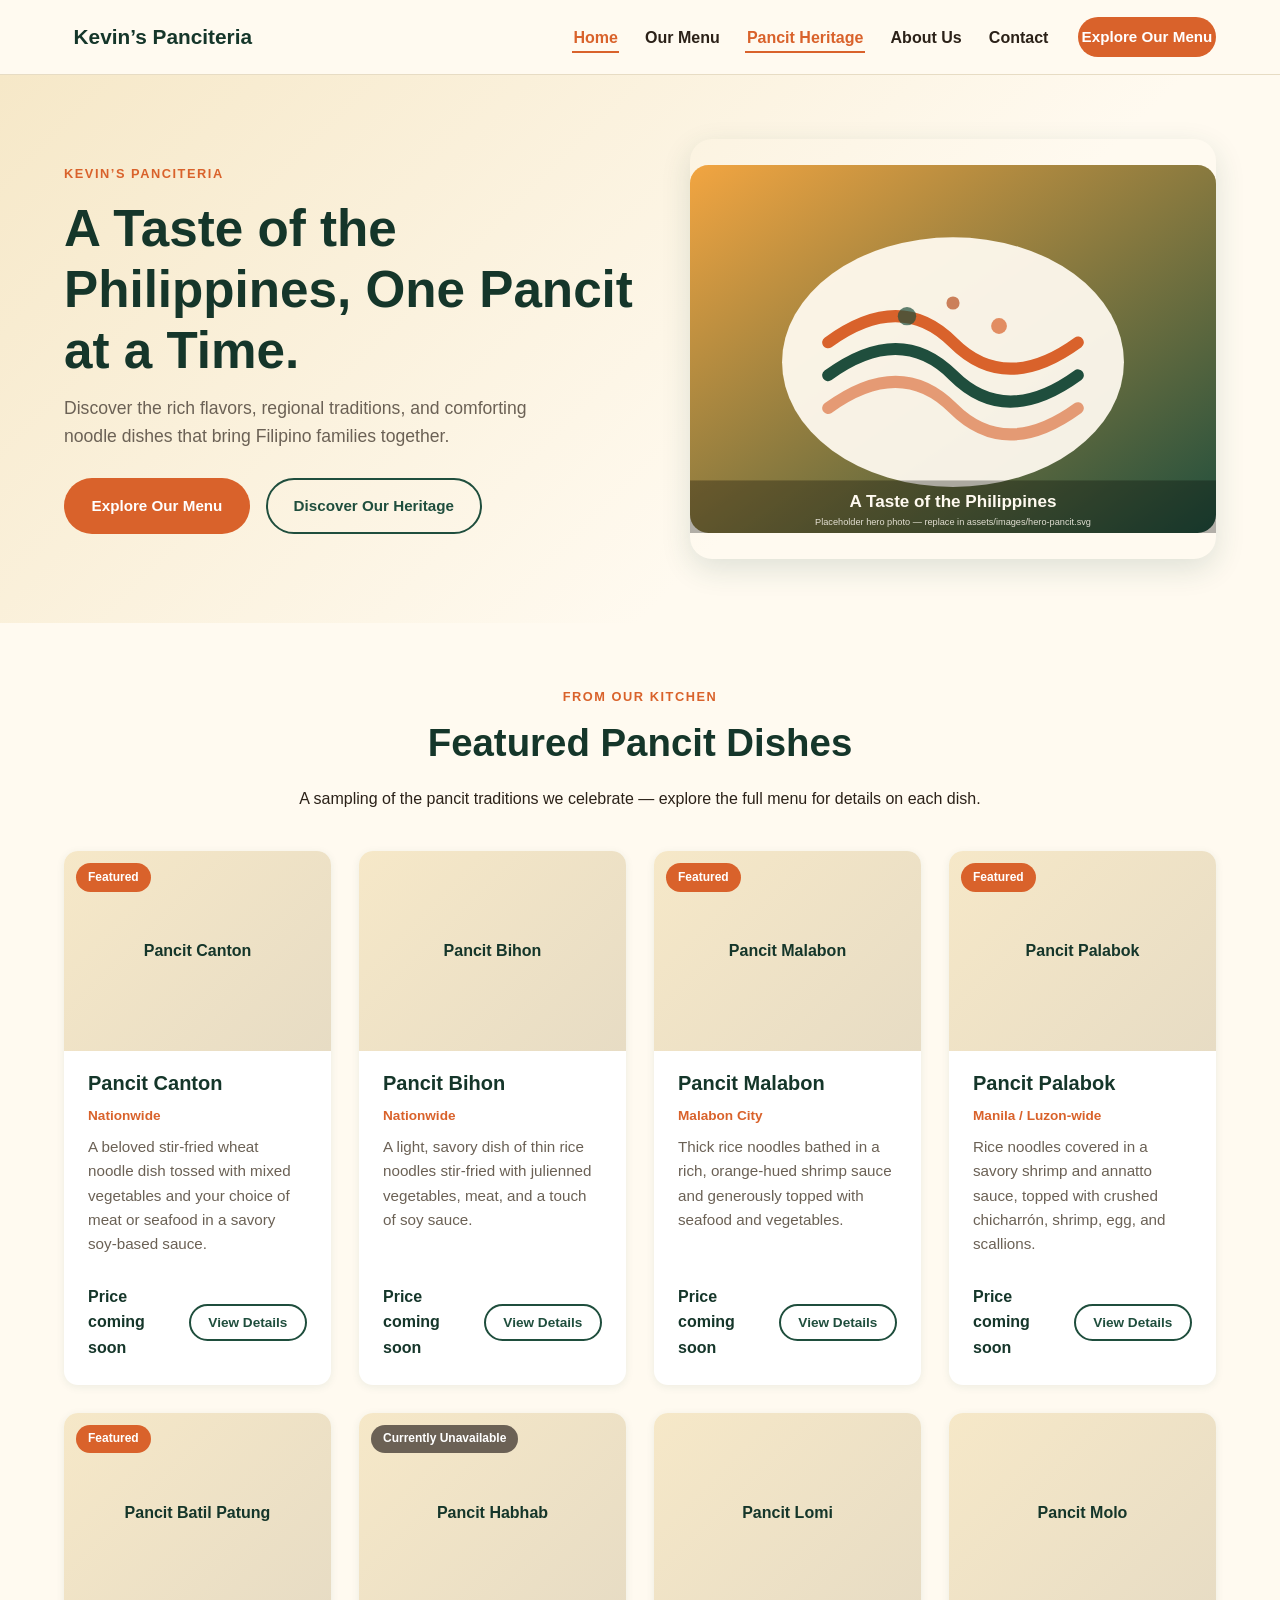
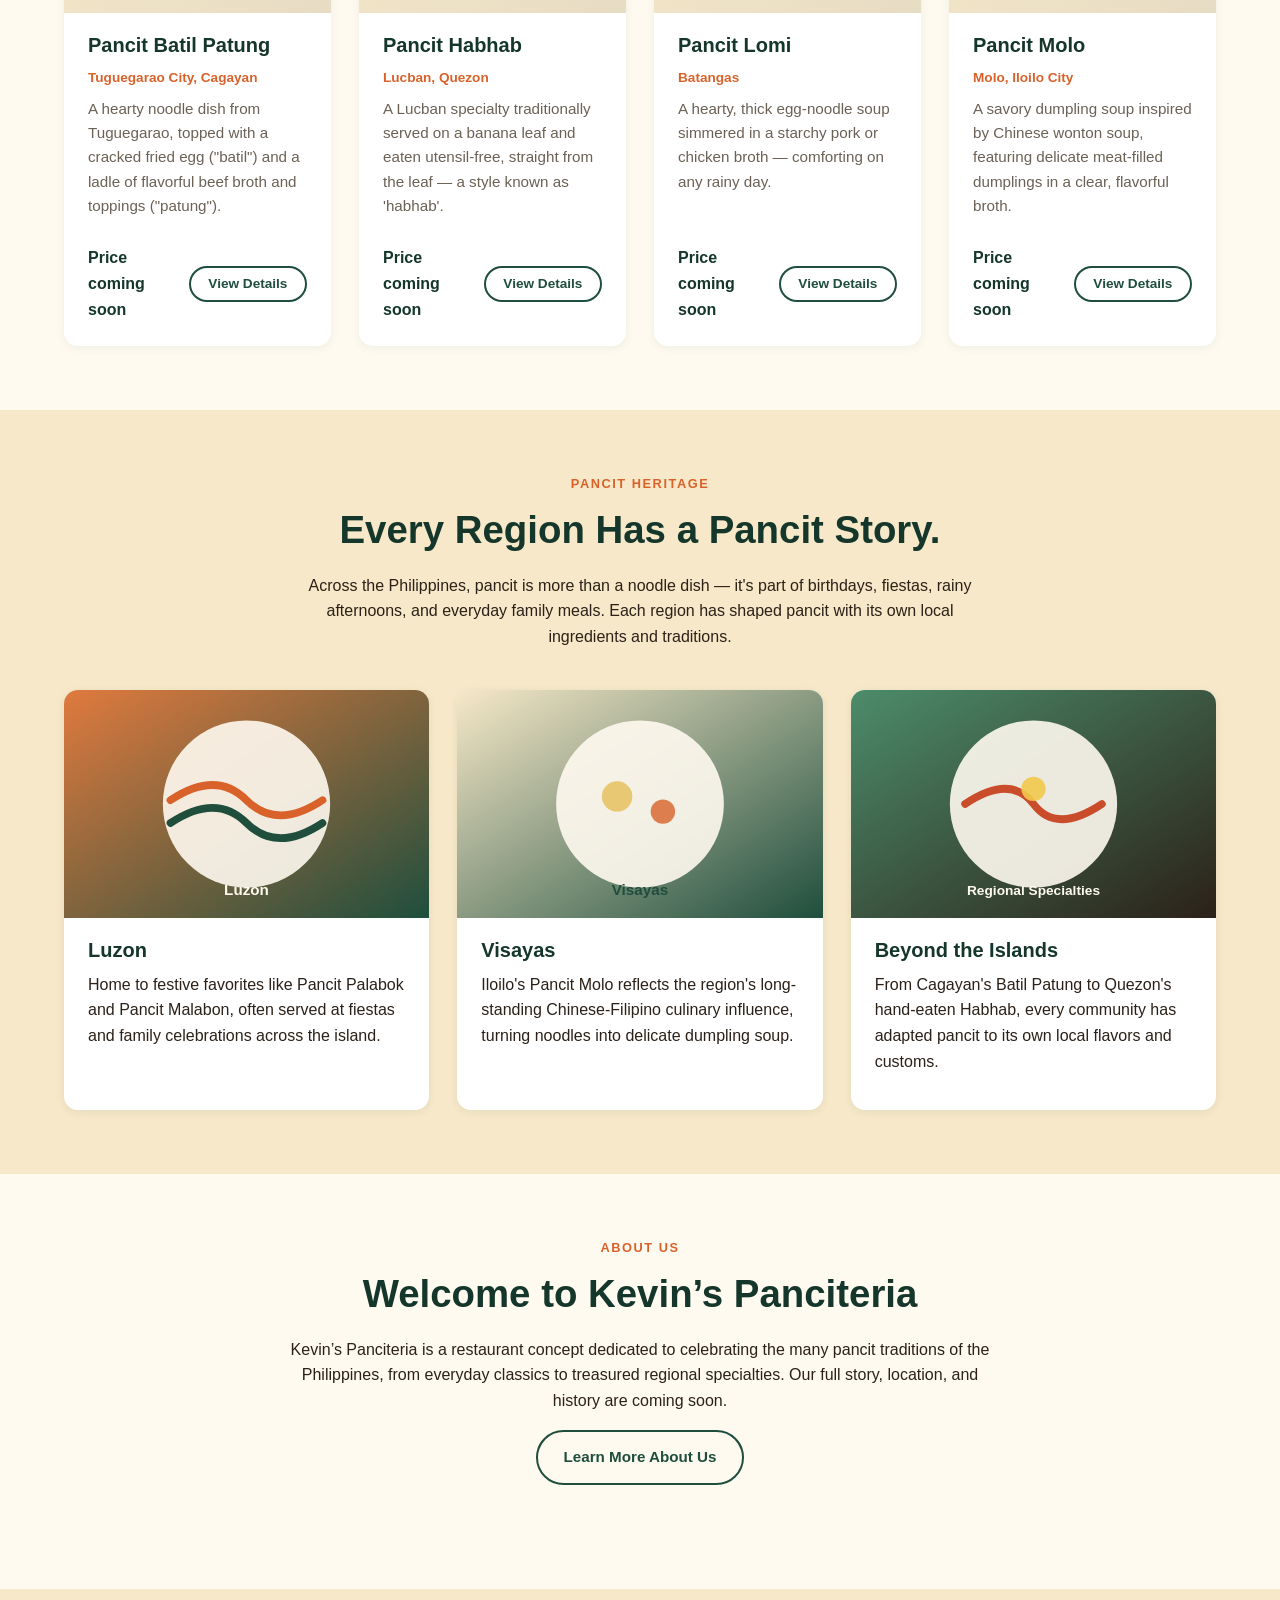
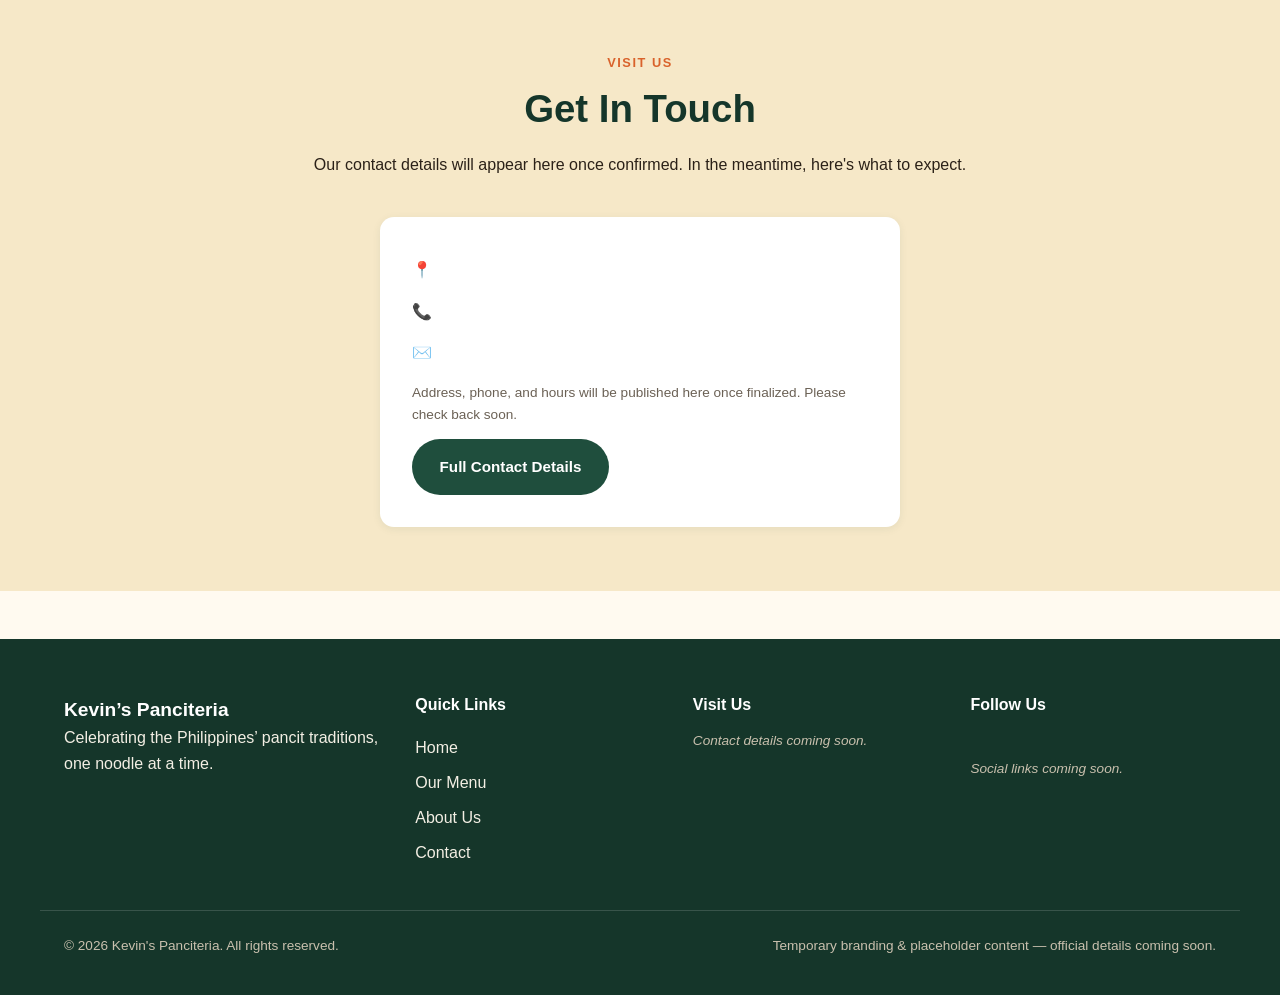
==== index.html @ 7dfde329 "Initial commit" ====
<!DOCTYPE html>
<html lang="en">
<head>
  <meta charset="UTF-8">
  <meta name="viewport" content="width=device-width, initial-scale=1.0">
  <title>Kevin's Panciteria — A Taste of the Philippines, One Pancit at a Time</title>
  <meta name="description" content="Kevin's Panciteria celebrates the Philippines' many pancit traditions — from Pancit Canton to Pancit Malabon — in one warm, welcoming menu.">
  <link rel="stylesheet" href="css/style.css">
</head>
<body>

  <header class="site-header">
    <div class="container navbar">
      <a href="index.html" class="brand">
        <img src="" alt="" id="brandLogoImg" class="brand-logo-img" hidden>
        <span class="brand-wordmark">Kevin&rsquo;s Panciteria</span>
      </a>
      <button type="button" class="nav-toggle" id="navToggle" aria-expanded="false" aria-controls="primaryNav" aria-label="Toggle navigation menu">
        <span class="nav-toggle-bar"></span>
        <span class="nav-toggle-bar"></span>
        <span class="nav-toggle-bar"></span>
      </button>
      <nav class="primary-nav" id="primaryNav" aria-label="Primary">
        <ul>
          <li><a href="index.html">Home</a></li>
          <li><a href="menu.html">Our Menu</a></li>
          <li><a href="index.html#heritage">Pancit Heritage</a></li>
          <li><a href="about.html">About Us</a></li>
          <li><a href="contact.html">Contact</a></li>
        </ul>
        <a href="menu.html" class="btn btn-accent nav-cta">Explore Our Menu</a>
      </nav>
    </div>
  </header>

  <main id="main-content">

    <section class="hero" id="home">
      <div class="container">
        <div class="hero-content">
          <p class="section-eyebrow">Kevin&rsquo;s Panciteria</p>
          <h1>A Taste of the Philippines, One Pancit at a Time.</h1>
          <p class="hero-subtext">Discover the rich flavors, regional traditions, and comforting noodle dishes that bring Filipino families together.</p>
          <div class="hero-actions">
            <a href="menu.html" class="btn btn-accent">Explore Our Menu</a>
            <a href="#heritage" class="btn btn-outline">Discover Our Heritage</a>
          </div>
        </div>
        <div class="hero-image">
          <img src="assets/images/hero-pancit.svg" alt="A steaming plate of Filipino pancit noodles, garnished and ready to serve" width="600" height="420">
        </div>
      </div>
    </section>

    <section id="featured-dishes">
      <div class="container">
        <div class="section-header">
          <p class="section-eyebrow">From Our Kitchen</p>
          <h2>Featured Pancit Dishes</h2>
          <p>A sampling of the pancit traditions we celebrate — explore the full menu for details on each dish.</p>
        </div>
        <div class="dish-grid" id="homeFeaturedGrid"></div>
      </div>
    </section>

    <section class="heritage" id="heritage">
      <div class="container">
        <div class="section-header">
          <p class="section-eyebrow">Pancit Heritage</p>
          <h2>Every Region Has a Pancit Story.</h2>
          <p>Across the Philippines, pancit is more than a noodle dish — it's part of birthdays, fiestas, rainy afternoons, and everyday family meals. Each region has shaped pancit with its own local ingredients and traditions.</p>
        </div>
        <div class="heritage-grid">
          <article class="heritage-card">
            <img src="assets/images/heritage-luzon.svg" alt="Illustration representing Luzon's pancit traditions" loading="lazy">
            <div class="heritage-card-body">
              <h3>Luzon</h3>
              <p>Home to festive favorites like Pancit Palabok and Pancit Malabon, often served at fiestas and family celebrations across the island.</p>
            </div>
          </article>
          <article class="heritage-card">
            <img src="assets/images/heritage-visayas.svg" alt="Illustration representing the Visayas' pancit traditions" loading="lazy">
            <div class="heritage-card-body">
              <h3>Visayas</h3>
              <p>Iloilo's Pancit Molo reflects the region's long-standing Chinese-Filipino culinary influence, turning noodles into delicate dumpling soup.</p>
            </div>
          </article>
          <article class="heritage-card">
            <img src="assets/images/heritage-mindanao.svg" alt="Illustration representing regional pancit traditions beyond Luzon and the Visayas" loading="lazy">
            <div class="heritage-card-body">
              <h3>Beyond the Islands</h3>
              <p>From Cagayan's Batil Patung to Quezon's hand-eaten Habhab, every community has adapted pancit to its own local flavors and customs.</p>
            </div>
          </article>
        </div>
      </div>
    </section>

    <section id="about-preview">
      <div class="container">
        <div class="section-header">
          <p class="section-eyebrow">About Us</p>
          <h2>Welcome to Kevin&rsquo;s Panciteria</h2>
          <p>Kevin&rsquo;s Panciteria is a restaurant concept dedicated to celebrating the many pancit traditions of the Philippines, from everyday classics to treasured regional specialties. Our full story, location, and history are coming soon.</p>
          <a href="about.html" class="btn btn-outline">Learn More About Us</a>
        </div>
      </div>
    </section>

    <section id="contact-preview" class="heritage">
      <div class="container">
        <div class="section-header">
          <p class="section-eyebrow">Visit Us</p>
          <h2>Get In Touch</h2>
          <p>Our contact details will appear here once confirmed. In the meantime, here's what to expect.</p>
        </div>
        <div class="contact-info-card" style="max-width:520px; margin:0 auto;">
          <ul class="contact-info-list">
            <li data-contact-row="address" hidden><span class="footer-icon" aria-hidden="true">📍</span><span data-contact-value></span></li>
            <li data-contact-row="phone" hidden><span class="footer-icon" aria-hidden="true">📞</span><a href="#" data-contact-value></a></li>
            <li data-contact-row="email" hidden><span class="footer-icon" aria-hidden="true">✉️</span><a href="#" data-contact-value></a></li>
          </ul>
          <p class="form-note" data-contact-placeholder>Address, phone, and hours will be published here once finalized. Please check back soon.</p>
          <a href="contact.html" class="btn btn-primary">Full Contact Details</a>
        </div>
      </div>
    </section>

  </main>

  <footer class="site-footer">
    <div class="container footer-grid">
      <div class="footer-brand">
        <span class="brand-wordmark">Kevin&rsquo;s Panciteria</span>
        <p>Celebrating the Philippines&rsquo; pancit traditions, one noodle at a time.</p>
      </div>
      <div class="footer-col">
        <h3>Quick Links</h3>
        <ul>
          <li><a href="index.html">Home</a></li>
          <li><a href="menu.html">Our Menu</a></li>
          <li><a href="about.html">About Us</a></li>
          <li><a href="contact.html">Contact</a></li>
        </ul>
      </div>
      <div class="footer-col">
        <h3>Visit Us</h3>
        <ul class="footer-contact">
          <li data-contact-row="address" hidden><span class="footer-icon" aria-hidden="true">📍</span><span data-contact-value></span></li>
          <li data-contact-row="phone" hidden><span class="footer-icon" aria-hidden="true">📞</span><a href="#" data-contact-value></a></li>
          <li data-contact-row="email" hidden><span class="footer-icon" aria-hidden="true">✉️</span><a href="#" data-contact-value></a></li>
        </ul>
        <p class="footer-placeholder-note" data-contact-placeholder>Contact details coming soon.</p>
      </div>
      <div class="footer-col">
        <h3>Follow Us</h3>
        <ul class="footer-social">
          <li><a href="#" data-social-link="facebook" hidden>Facebook</a></li>
          <li><a href="#" data-social-link="instagram" hidden>Instagram</a></li>
          <li><a href="#" data-social-link="tiktok" hidden>TikTok</a></li>
        </ul>
        <p class="footer-placeholder-note" data-social-placeholder>Social links coming soon.</p>
      </div>
    </div>
    <div class="container footer-bottom">
      <p>&copy; <span id="currentYear"></span> Kevin's Panciteria. All rights reserved.</p>
      <p class="footer-disclaimer">Temporary branding &amp; placeholder content — official details coming soon.</p>
    </div>
  </footer>

  <div class="modal" id="dishModal" hidden role="dialog" aria-modal="true" aria-labelledby="modalDishName">
    <div class="modal-backdrop"></div>
    <div class="modal-dialog">
      <button type="button" class="modal-close" id="modalClose" aria-label="Close dish details">&times;</button>
      <img src="" alt="" id="modalDishImage" class="modal-image">
      <div class="modal-meta-row">
        <span class="badge badge-featured" id="modalDishAvailability">Available</span>
        <span class="dish-region" id="modalDishCategory"></span>
      </div>
      <h2 id="modalDishName"></h2>
      <p class="dish-region" id="modalDishRegion"></p>
      <p id="modalDishDescription"></p>
      <p class="dish-price" id="modalDishPrice"></p>
      <div class="modal-section">
        <h4>Ingredients</h4>
        <ul id="modalDishIngredients"></ul>
      </div>
      <div class="modal-section">
        <h4>Allergen Information</h4>
        <ul id="modalDishAllergens"></ul>
      </div>
      <div class="modal-section">
        <h4>Cultural Note</h4>
        <p id="modalDishNote" class="muted"></p>
      </div>
    </div>
  </div>

  <script src="js/config.js"></script>
  <script src="js/main.js"></script>
  <script src="js/menu.js"></script>
</body>
</html>
---- css/style.css ----
/* =========================================================
   Kevin's Panciteria — Stylesheet
   Temporary palette: warm cream + deep green + food-inspired accent.
   Update the CSS custom properties below to rebrand the site.
   ========================================================= */

:root {
  --color-primary: #1f4e3d;
  --color-secondary: #f6e8c8;
  --color-accent: #d9622b;
  --color-background: #fffaf0;
  --color-text: #2b2118;
  --color-card: #ffffff;

  --color-primary-dark: #15362a;
  --color-accent-dark: #b84f1f;
  --color-border: #e7dcc4;
  --color-muted: #6b6155;

  --font-heading: "Segoe UI", "Helvetica Neue", Arial, sans-serif;
  --font-body: "Segoe UI", "Helvetica Neue", Arial, sans-serif;

  --radius-md: 14px;
  --radius-lg: 22px;
  --shadow-sm: 0 2px 8px rgba(31, 78, 61, 0.08);
  --shadow-md: 0 10px 30px rgba(31, 78, 61, 0.14);
  --transition-base: 200ms ease;
  --max-width: 1200px;
}

*, *::before, *::after {
  box-sizing: border-box;
}

html {
  scroll-behavior: smooth;
}

body {
  margin: 0;
  font-family: var(--font-body);
  background: var(--color-background);
  color: var(--color-text);
  line-height: 1.6;
}

body.nav-open,
body.modal-open {
  overflow: hidden;
}

h1, h2, h3, h4 {
  font-family: var(--font-heading);
  line-height: 1.2;
  margin: 0 0 0.5em;
  color: var(--color-primary-dark);
}

h1 { font-size: clamp(2rem, 4vw + 1rem, 3.2rem); }
h2 { font-size: clamp(1.6rem, 2.5vw + 1rem, 2.4rem); }
h3 { font-size: 1.25rem; }

p { margin: 0 0 1em; }

img {
  max-width: 100%;
  display: block;
}

a {
  color: inherit;
  text-decoration: none;
}

ul { margin: 0; padding: 0; list-style: none; }

.container {
  max-width: var(--max-width);
  margin: 0 auto;
  padding: 0 1.5rem;
}

section {
  padding: 4rem 0;
}

.section-header {
  text-align: center;
  max-width: 700px;
  margin: 0 auto 2.5rem;
}

.section-eyebrow {
  text-transform: uppercase;
  letter-spacing: 0.12em;
  font-size: 0.8rem;
  font-weight: 700;
  color: var(--color-accent);
}

.text-center { text-align: center; }

.visually-hidden {
  position: absolute;
  width: 1px;
  height: 1px;
  padding: 0;
  margin: -1px;
  overflow: hidden;
  clip: rect(0, 0, 0, 0);
  white-space: nowrap;
  border: 0;
}

/* Focus visibility for keyboard users */
a:focus-visible,
button:focus-visible,
input:focus-visible,
select:focus-visible,
textarea:focus-visible,
[tabindex]:focus-visible {
  outline: 3px solid var(--color-accent);
  outline-offset: 2px;
}

/* =========================================================
   Buttons
   ========================================================= */

.btn {
  display: inline-flex;
  align-items: center;
  justify-content: center;
  gap: 0.5rem;
  padding: 0.85rem 1.6rem;
  border-radius: 999px;
  font-weight: 700;
  font-size: 0.95rem;
  border: 2px solid transparent;
  cursor: pointer;
  transition: transform var(--transition-base), box-shadow var(--transition-base), background var(--transition-base);
  white-space: nowrap;
}

.btn-accent {
  background: var(--color-accent);
  color: #fff;
}
.btn-accent:hover { background: var(--color-accent-dark); transform: translateY(-2px); box-shadow: var(--shadow-sm); }

.btn-primary {
  background: var(--color-primary);
  color: #fff;
}
.btn-primary:hover { background: var(--color-primary-dark); transform: translateY(-2px); box-shadow: var(--shadow-sm); }

.btn-outline {
  background: transparent;
  color: var(--color-primary);
  border-color: var(--color-primary);
}
.btn-outline:hover { background: var(--color-primary); color: #fff; }

.btn-small {
  padding: 0.55rem 1.1rem;
  font-size: 0.85rem;
}

/* =========================================================
   Header / Navigation
   ========================================================= */

.site-header {
  position: sticky;
  top: 0;
  z-index: 100;
  background: var(--color-background);
  border-bottom: 1px solid var(--color-border);
}

.navbar {
  display: flex;
  align-items: center;
  justify-content: space-between;
  padding: 1rem 1.5rem;
  gap: 1rem;
}

.brand {
  display: flex;
  align-items: center;
  gap: 0.6rem;
  font-weight: 800;
  font-size: 1.3rem;
  color: var(--color-primary-dark);
}

.brand-logo-img {
  height: 42px;
  width: auto;
}

.nav-toggle {
  display: none;
  flex-direction: column;
  justify-content: center;
  gap: 5px;
  width: 42px;
  height: 42px;
  border-radius: 10px;
  border: 1px solid var(--color-border);
  background: var(--color-card);
  cursor: pointer;
}

.nav-toggle-bar {
  display: block;
  width: 22px;
  height: 2px;
  margin: 0 auto;
  background: var(--color-primary-dark);
  transition: transform var(--transition-base), opacity var(--transition-base);
}

.nav-toggle[aria-expanded="true"] .nav-toggle-bar:nth-child(1) { transform: translateY(7px) rotate(45deg); }
.nav-toggle[aria-expanded="true"] .nav-toggle-bar:nth-child(2) { opacity: 0; }
.nav-toggle[aria-expanded="true"] .nav-toggle-bar:nth-child(3) { transform: translateY(-7px) rotate(-45deg); }

.primary-nav {
  display: flex;
  align-items: center;
  gap: 1.75rem;
}

.primary-nav ul {
  display: flex;
  gap: 1.5rem;
  flex-wrap: wrap;
}

.primary-nav a {
  font-weight: 600;
  padding: 0.35rem 0.1rem;
  border-bottom: 2px solid transparent;
  transition: color var(--transition-base), border-color var(--transition-base);
}

.primary-nav a:hover,
.primary-nav a.is-active {
  color: var(--color-accent);
  border-color: var(--color-accent);
}

.nav-cta {
  flex-shrink: 0;
}

@media (max-width: 860px) {
  .nav-toggle {
    display: flex;
  }

  .primary-nav {
    position: absolute;
    top: 100%;
    left: 0;
    right: 0;
    background: var(--color-background);
    border-bottom: 1px solid var(--color-border);
    flex-direction: column;
    align-items: flex-start;
    padding: 1.5rem;
    gap: 1.25rem;
    transform: translateY(-10px);
    opacity: 0;
    visibility: hidden;
    pointer-events: none;
    transition: opacity var(--transition-base), transform var(--transition-base), visibility var(--transition-base);
  }

  .primary-nav.is-open {
    transform: translateY(0);
    opacity: 1;
    visibility: visible;
    pointer-events: auto;
  }

  .primary-nav ul {
    flex-direction: column;
    gap: 1rem;
    width: 100%;
  }

  .nav-cta {
    width: 100%;
    text-align: center;
  }
}

/* =========================================================
   Hero
   ========================================================= */

.hero {
  padding: 4rem 0;
  background: linear-gradient(135deg, var(--color-secondary) 0%, var(--color-background) 65%);
}

.hero .container {
  display: grid;
  grid-template-columns: 1.1fr 1fr;
  gap: 3rem;
  align-items: center;
}

.hero-content h1 {
  margin-bottom: 0.75rem;
}

.hero-subtext {
  font-size: 1.1rem;
  color: var(--color-muted);
  max-width: 48ch;
}

.hero-actions {
  display: flex;
  gap: 1rem;
  flex-wrap: wrap;
  margin-top: 1.75rem;
}

.hero-image img {
  width: 100%;
  border-radius: var(--radius-lg);
  box-shadow: var(--shadow-md);
}

@media (max-width: 860px) {
  .hero .container {
    grid-template-columns: 1fr;
    text-align: center;
  }
  .hero-subtext {
    margin-left: auto;
    margin-right: auto;
  }
  .hero-actions {
    justify-content: center;
  }
}

/* =========================================================
   Dish Cards & Grid
   ========================================================= */

.dish-grid {
  display: grid;
  grid-template-columns: repeat(auto-fill, minmax(260px, 1fr));
  gap: 1.75rem;
}

.dish-card {
  background: var(--color-card);
  border-radius: var(--radius-md);
  overflow: hidden;
  box-shadow: var(--shadow-sm);
  transition: transform var(--transition-base), box-shadow var(--transition-base);
  display: flex;
  flex-direction: column;
}

.dish-card:hover {
  transform: translateY(-6px);
  box-shadow: var(--shadow-md);
}

.dish-card-image {
  position: relative;
  aspect-ratio: 4 / 3;
  background: var(--color-secondary);
  overflow: hidden;
}

.dish-card-image img {
  width: 100%;
  height: 100%;
  object-fit: cover;
}

.dish-card-image.image-fallback {
  display: flex;
  align-items: center;
  justify-content: center;
  color: var(--color-primary-dark);
  font-weight: 700;
  text-align: center;
  padding: 1rem;
  background: linear-gradient(135deg, var(--color-secondary), var(--color-border));
}

.badge {
  position: absolute;
  top: 0.75rem;
  left: 0.75rem;
  padding: 0.3rem 0.75rem;
  border-radius: 999px;
  font-size: 0.75rem;
  font-weight: 700;
}

.badge-featured {
  background: var(--color-accent);
  color: #fff;
}

.badge-unavailable {
  background: var(--color-muted);
  color: #fff;
}

.dish-card-body {
  padding: 1.25rem 1.5rem 1.5rem;
  display: flex;
  flex-direction: column;
  flex: 1;
}

.dish-region {
  color: var(--color-accent);
  font-weight: 700;
  font-size: 0.85rem;
  margin-bottom: 0.5rem;
}

.dish-description {
  color: var(--color-muted);
  font-size: 0.95rem;
  flex: 1;
}

.dish-card-footer {
  display: flex;
  align-items: center;
  justify-content: space-between;
  gap: 0.75rem;
  margin-top: 0.75rem;
}

.dish-price {
  font-weight: 700;
  color: var(--color-primary-dark);
}

/* =========================================================
   Menu controls
   ========================================================= */

.menu-controls {
  display: flex;
  flex-direction: column;
  gap: 1.25rem;
  margin-bottom: 2.5rem;
  background: var(--color-card);
  padding: 1.5rem;
  border-radius: var(--radius-md);
  box-shadow: var(--shadow-sm);
}

.search-row {
  display: flex;
  gap: 1rem;
  flex-wrap: wrap;
  align-items: center;
}

.search-input {
  flex: 1;
  min-width: 220px;
  padding: 0.75rem 1rem;
  border-radius: 999px;
  border: 1px solid var(--color-border);
  font-size: 1rem;
  background: var(--color-background);
}

.filter-row {
  display: flex;
  flex-wrap: wrap;
  gap: 0.6rem;
  align-items: center;
}

.filter-chip {
  padding: 0.5rem 1rem;
  border-radius: 999px;
  border: 1px solid var(--color-border);
  background: var(--color-background);
  cursor: pointer;
  font-weight: 600;
  font-size: 0.85rem;
  transition: background var(--transition-base), color var(--transition-base), border-color var(--transition-base);
}

.filter-chip.is-active {
  background: var(--color-primary);
  border-color: var(--color-primary);
  color: #fff;
}

.toggle-row {
  display: flex;
  align-items: center;
  justify-content: space-between;
  gap: 1rem;
  flex-wrap: wrap;
}

.checkbox-label {
  display: flex;
  align-items: center;
  gap: 0.5rem;
  font-weight: 600;
  cursor: pointer;
}

.results-meta {
  color: var(--color-muted);
  font-size: 0.9rem;
}

.empty-state {
  text-align: center;
  padding: 3rem 1.5rem;
  color: var(--color-muted);
  background: var(--color-card);
  border-radius: var(--radius-md);
}

/* =========================================================
   Modal
   ========================================================= */

.modal {
  position: fixed;
  inset: 0;
  z-index: 200;
  display: flex;
  align-items: center;
  justify-content: center;
  padding: 1.5rem;
}

.modal[hidden] {
  display: none;
}

.modal-backdrop {
  position: absolute;
  inset: 0;
  background: rgba(23, 20, 15, 0.6);
}

.modal-dialog {
  position: relative;
  background: var(--color-card);
  border-radius: var(--radius-lg);
  max-width: 640px;
  width: 100%;
  max-height: 85vh;
  overflow-y: auto;
  padding: 2rem;
  box-shadow: var(--shadow-md);
}

.modal-close {
  position: absolute;
  top: 1rem;
  right: 1rem;
  width: 38px;
  height: 38px;
  border-radius: 50%;
  border: 1px solid var(--color-border);
  background: var(--color-background);
  font-size: 1.1rem;
  cursor: pointer;
}

.modal-image {
  width: 100%;
  border-radius: var(--radius-md);
  margin-bottom: 1.25rem;
  aspect-ratio: 16 / 10;
  object-fit: cover;
  background: var(--color-secondary);
}

.modal-meta-row {
  display: flex;
  gap: 0.75rem;
  flex-wrap: wrap;
  align-items: center;
  margin-bottom: 1rem;
}

.modal-section {
  margin-top: 1.25rem;
}

.modal-section h4 {
  margin-bottom: 0.4rem;
  font-size: 1rem;
}

.modal-section ul li {
  padding: 0.2rem 0;
}

.muted {
  color: var(--color-muted);
  font-style: italic;
}

/* =========================================================
   Heritage / About sections
   ========================================================= */

.heritage {
  background: var(--color-secondary);
}

.heritage-grid {
  display: grid;
  grid-template-columns: repeat(auto-fit, minmax(240px, 1fr));
  gap: 1.75rem;
}

.heritage-card {
  background: var(--color-card);
  border-radius: var(--radius-md);
  overflow: hidden;
  box-shadow: var(--shadow-sm);
}

.heritage-card img {
  width: 100%;
  aspect-ratio: 16/10;
  object-fit: cover;
}

.heritage-card-body {
  padding: 1.25rem 1.5rem;
}

.values-grid {
  display: grid;
  grid-template-columns: repeat(auto-fit, minmax(220px, 1fr));
  gap: 1.5rem;
}

.value-card {
  background: var(--color-card);
  border-radius: var(--radius-md);
  padding: 1.75rem 1.5rem;
  box-shadow: var(--shadow-sm);
  text-align: center;
}

.value-card .value-icon {
  font-size: 2rem;
  margin-bottom: 0.75rem;
}

/* =========================================================
   Contact page
   ========================================================= */

.contact-grid {
  display: grid;
  grid-template-columns: 1fr 1fr;
  gap: 2.5rem;
  align-items: start;
}

.contact-info-card,
.contact-form-card {
  background: var(--color-card);
  border-radius: var(--radius-md);
  padding: 2rem;
  box-shadow: var(--shadow-sm);
}

.contact-info-list li {
  display: flex;
  gap: 0.75rem;
  padding: 0.5rem 0;
}

.footer-icon {
  flex-shrink: 0;
}

.hours-list li {
  display: flex;
  justify-content: space-between;
  padding: 0.35rem 0;
  border-bottom: 1px dashed var(--color-border);
}

.form-field {
  margin-bottom: 1.25rem;
  display: flex;
  flex-direction: column;
  gap: 0.4rem;
}

.form-field label {
  font-weight: 700;
  font-size: 0.9rem;
}

.form-field input,
.form-field textarea {
  padding: 0.75rem 1rem;
  border-radius: var(--radius-md);
  border: 1px solid var(--color-border);
  font: inherit;
  background: var(--color-background);
}

.form-note {
  font-size: 0.85rem;
  color: var(--color-muted);
  margin-top: 0.5rem;
}

@media (max-width: 860px) {
  .contact-grid {
    grid-template-columns: 1fr;
  }
}

/* =========================================================
   Footer
   ========================================================= */

.site-footer {
  background: var(--color-primary-dark);
  color: #f3efe4;
  padding: 3.5rem 0 1.5rem;
  margin-top: 3rem;
}

.site-footer a:hover {
  color: var(--color-accent);
}

.footer-grid {
  display: grid;
  grid-template-columns: 1.3fr 1fr 1fr 1fr;
  gap: 2rem;
  margin-bottom: 2.5rem;
}

.footer-brand .brand-wordmark {
  font-size: 1.2rem;
  font-weight: 800;
  color: #fff;
}

.site-footer h3 {
  color: #fff;
  font-size: 1rem;
  margin-bottom: 1rem;
}

.site-footer ul li {
  padding: 0.3rem 0;
}

.footer-placeholder-note {
  color: #c9c0ae;
  font-size: 0.85rem;
  font-style: italic;
}

.footer-bottom {
  border-top: 1px solid rgba(255, 255, 255, 0.15);
  padding-top: 1.5rem;
  display: flex;
  justify-content: space-between;
  flex-wrap: wrap;
  gap: 0.5rem;
  font-size: 0.85rem;
  color: #c9c0ae;
}

@media (max-width: 860px) {
  .footer-grid {
    grid-template-columns: 1fr 1fr;
  }
}

@media (max-width: 540px) {
  .footer-grid {
    grid-template-columns: 1fr;
  }
}

/* =========================================================
   Page banner (menu/about/contact top sections)
   ========================================================= */

.page-banner {
  background: var(--color-secondary);
  padding: 3.5rem 0;
  text-align: center;
}

.page-banner p {
  max-width: 60ch;
  margin: 0 auto;
  color: var(--color-muted);
}

/* =========================================================
   Reduced motion
   ========================================================= */

@media (prefers-reduced-motion: reduce) {
  html {
    scroll-behavior: auto;
  }
  *, *::before, *::after {
    animation-duration: 0.001ms !important;
    animation-iteration-count: 1 !important;
    transition-duration: 0.001ms !important;
    scroll-behavior: auto !important;
  }
}

/* =========================================================
   Responsive breakpoints
   ========================================================= */

@media (max-width: 1024px) {
  .dish-grid {
    grid-template-columns: repeat(auto-fill, minmax(220px, 1fr));
  }
}

@media (max-width: 768px) {
  section { padding: 3rem 0; }
}

@media (max-width: 480px) {
  .navbar { padding: 0.85rem 1rem; }
  .hero { padding: 2.5rem 0; }
  .modal-dialog { padding: 1.5rem; }
}
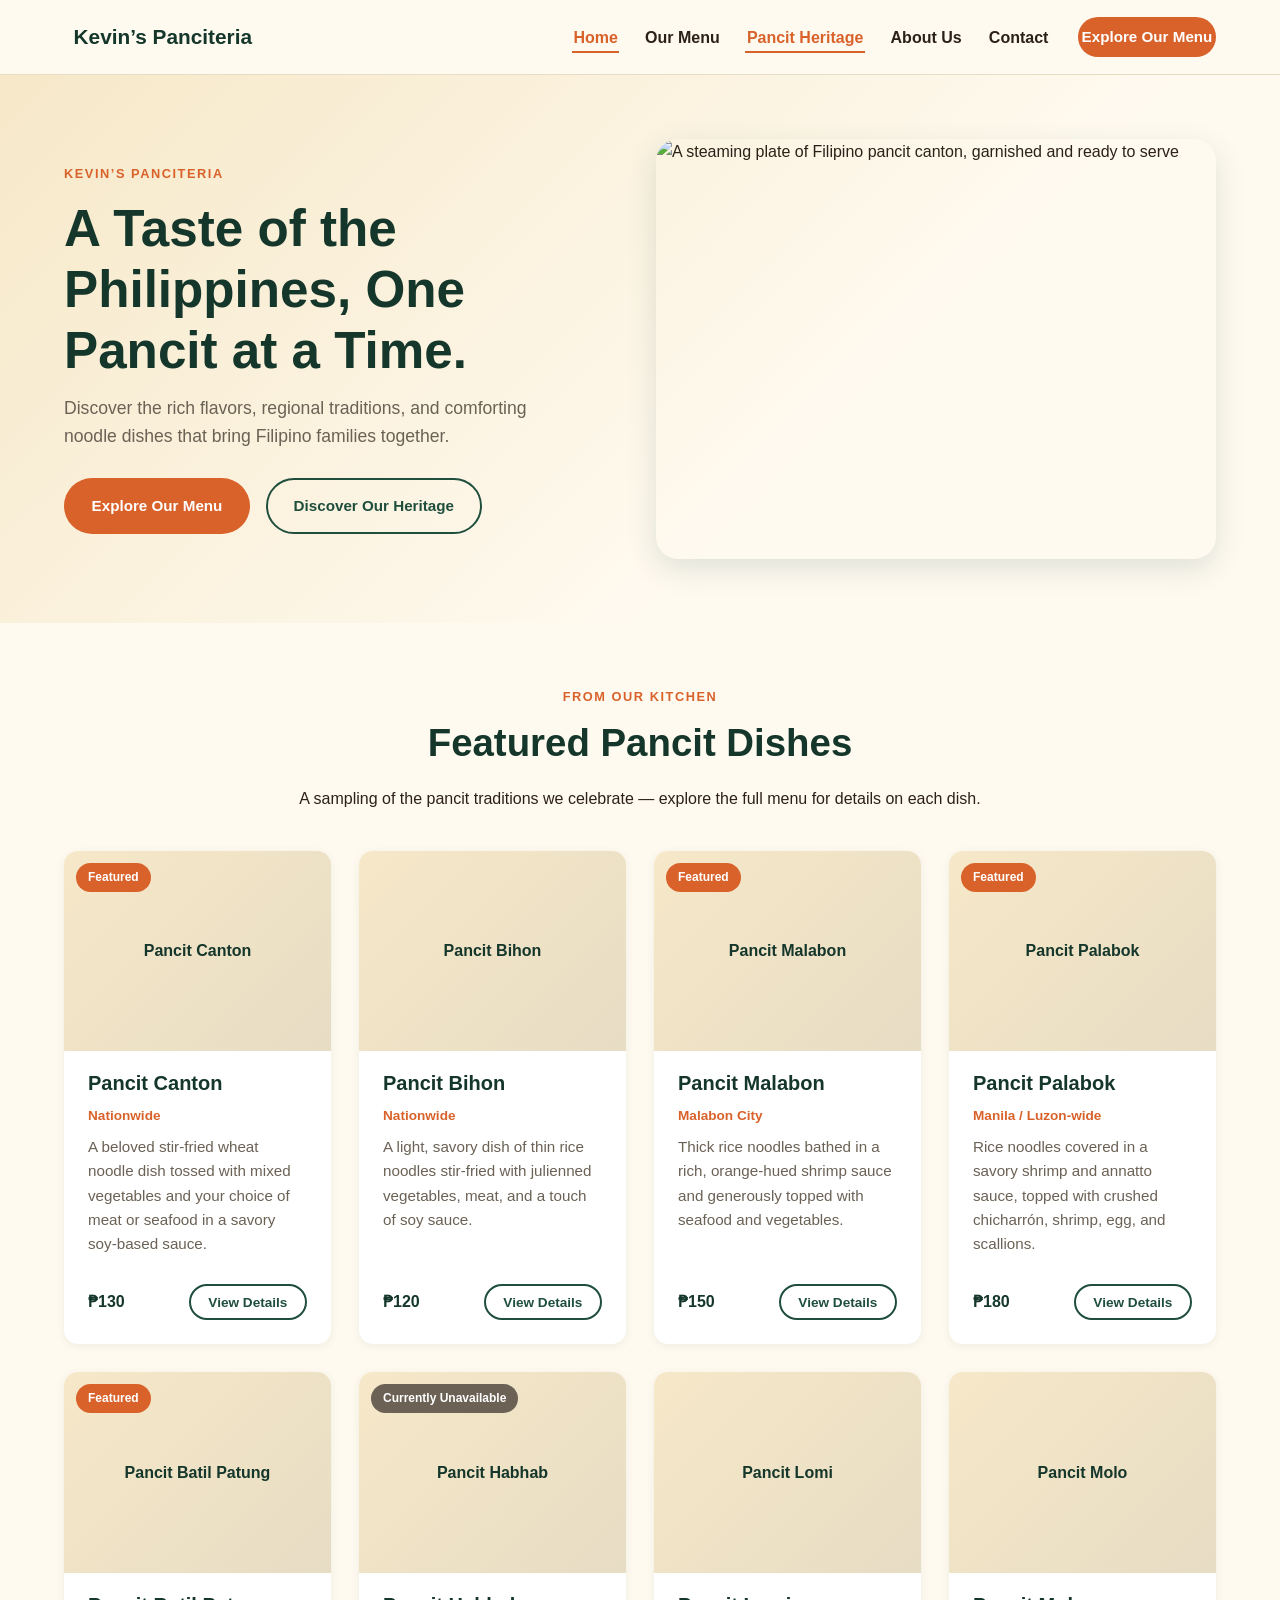
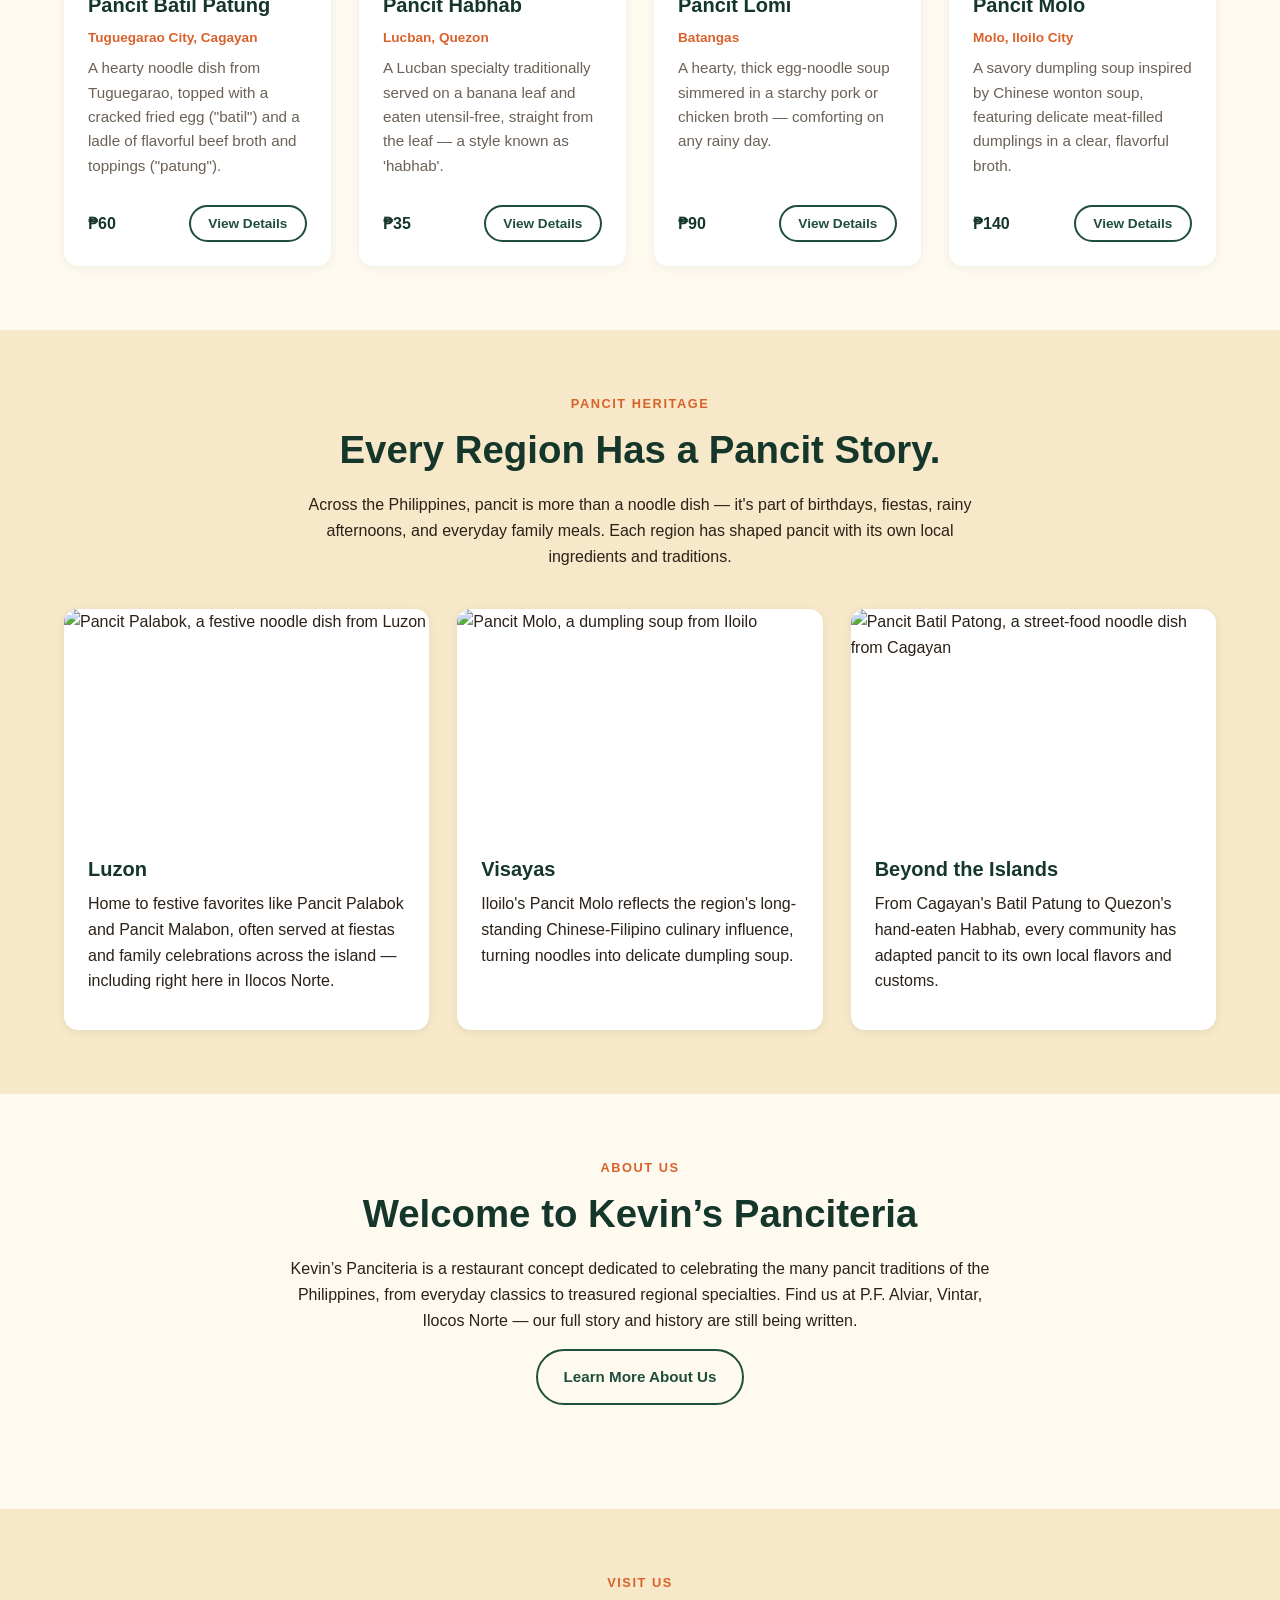
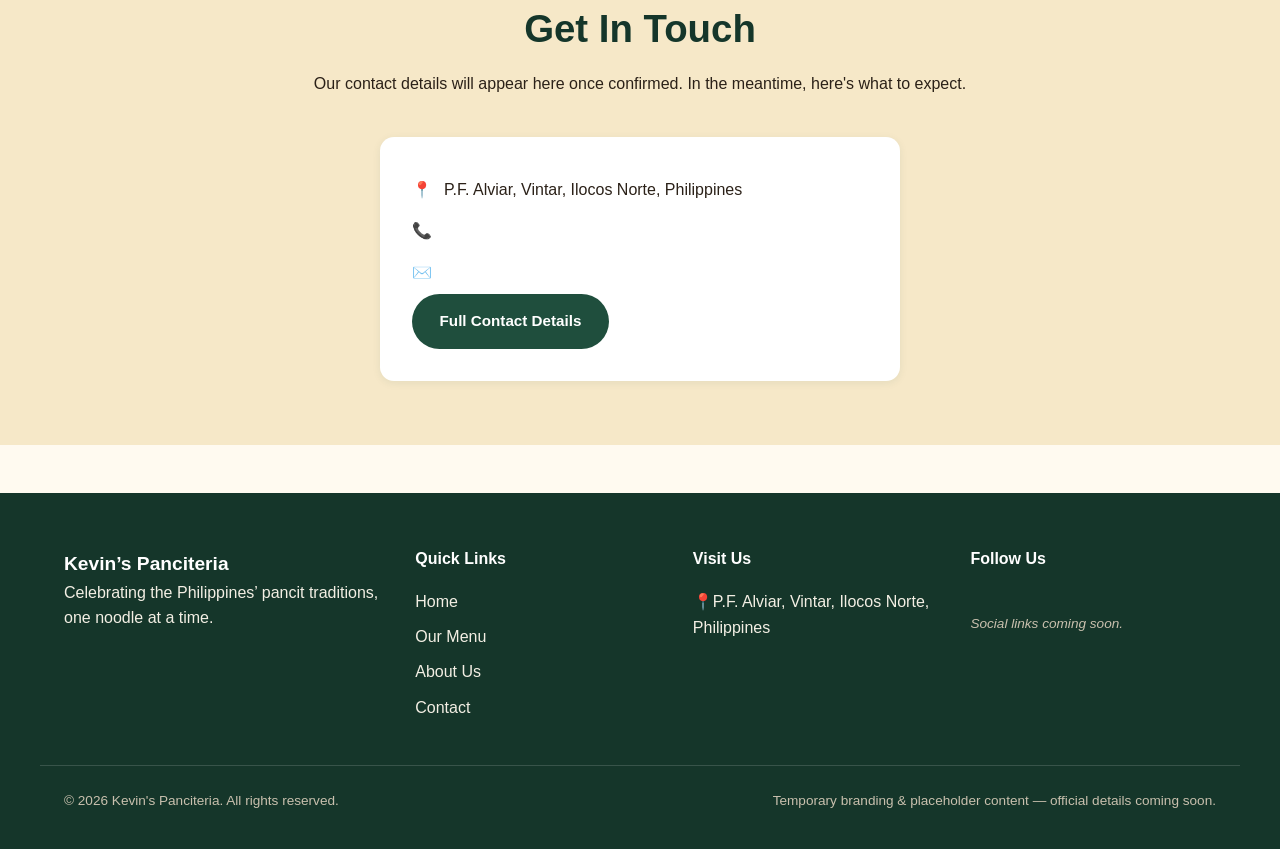
==== commit 8a3f2337: "Added some Photos" ====
--- a/index.html
+++ b/index.html
@@ -47,7 +47,7 @@
           </div>
         </div>
         <div class="hero-image">
-          <img src="assets/images/hero-pancit.svg" alt="A steaming plate of Filipino pancit noodles, garnished and ready to serve" width="600" height="420">
+          <img src="https://upload.wikimedia.org/wikipedia/commons/thumb/9/96/Pancit_canton_on_green_plate.jpg/960px-Pancit_canton_on_green_plate.jpg" alt="A steaming plate of Filipino pancit canton, garnished and ready to serve" width="600" height="420">
         </div>
       </div>
     </section>
@@ -72,21 +72,21 @@
         </div>
         <div class="heritage-grid">
           <article class="heritage-card">
-            <img src="assets/images/heritage-luzon.svg" alt="Illustration representing Luzon's pancit traditions" loading="lazy">
+            <img src="https://upload.wikimedia.org/wikipedia/commons/thumb/3/32/Pancit_Palabok_2.jpg/960px-Pancit_Palabok_2.jpg" alt="Pancit Palabok, a festive noodle dish from Luzon" loading="lazy">
             <div class="heritage-card-body">
               <h3>Luzon</h3>
-              <p>Home to festive favorites like Pancit Palabok and Pancit Malabon, often served at fiestas and family celebrations across the island.</p>
+              <p>Home to festive favorites like Pancit Palabok and Pancit Malabon, often served at fiestas and family celebrations across the island — including right here in Ilocos Norte.</p>
             </div>
           </article>
           <article class="heritage-card">
-            <img src="assets/images/heritage-visayas.svg" alt="Illustration representing the Visayas' pancit traditions" loading="lazy">
+            <img src="https://upload.wikimedia.org/wikipedia/commons/thumb/0/05/Pancit_Molo.jpg/960px-Pancit_Molo.jpg" alt="Pancit Molo, a dumpling soup from Iloilo" loading="lazy">
             <div class="heritage-card-body">
               <h3>Visayas</h3>
               <p>Iloilo's Pancit Molo reflects the region's long-standing Chinese-Filipino culinary influence, turning noodles into delicate dumpling soup.</p>
             </div>
           </article>
           <article class="heritage-card">
-            <img src="assets/images/heritage-mindanao.svg" alt="Illustration representing regional pancit traditions beyond Luzon and the Visayas" loading="lazy">
+            <img src="https://upload.wikimedia.org/wikipedia/commons/thumb/9/9f/Pancit_Batil_Patong.jpg/960px-Pancit_Batil_Patong.jpg" alt="Pancit Batil Patong, a street-food noodle dish from Cagayan" loading="lazy">
             <div class="heritage-card-body">
               <h3>Beyond the Islands</h3>
               <p>From Cagayan's Batil Patung to Quezon's hand-eaten Habhab, every community has adapted pancit to its own local flavors and customs.</p>
@@ -101,7 +101,7 @@
         <div class="section-header">
           <p class="section-eyebrow">About Us</p>
           <h2>Welcome to Kevin&rsquo;s Panciteria</h2>
-          <p>Kevin&rsquo;s Panciteria is a restaurant concept dedicated to celebrating the many pancit traditions of the Philippines, from everyday classics to treasured regional specialties. Our full story, location, and history are coming soon.</p>
+          <p>Kevin&rsquo;s Panciteria is a restaurant concept dedicated to celebrating the many pancit traditions of the Philippines, from everyday classics to treasured regional specialties. Find us at P.F. Alviar, Vintar, Ilocos Norte — our full story and history are still being written.</p>
           <a href="about.html" class="btn btn-outline">Learn More About Us</a>
         </div>
       </div>
--- a/css/style.css
+++ b/css/style.css
@@ -332,6 +332,8 @@
 
 .hero-image img {
   width: 100%;
+  aspect-ratio: 4 / 3;
+  object-fit: cover;
   border-radius: var(--radius-lg);
   box-shadow: var(--shadow-md);
 }
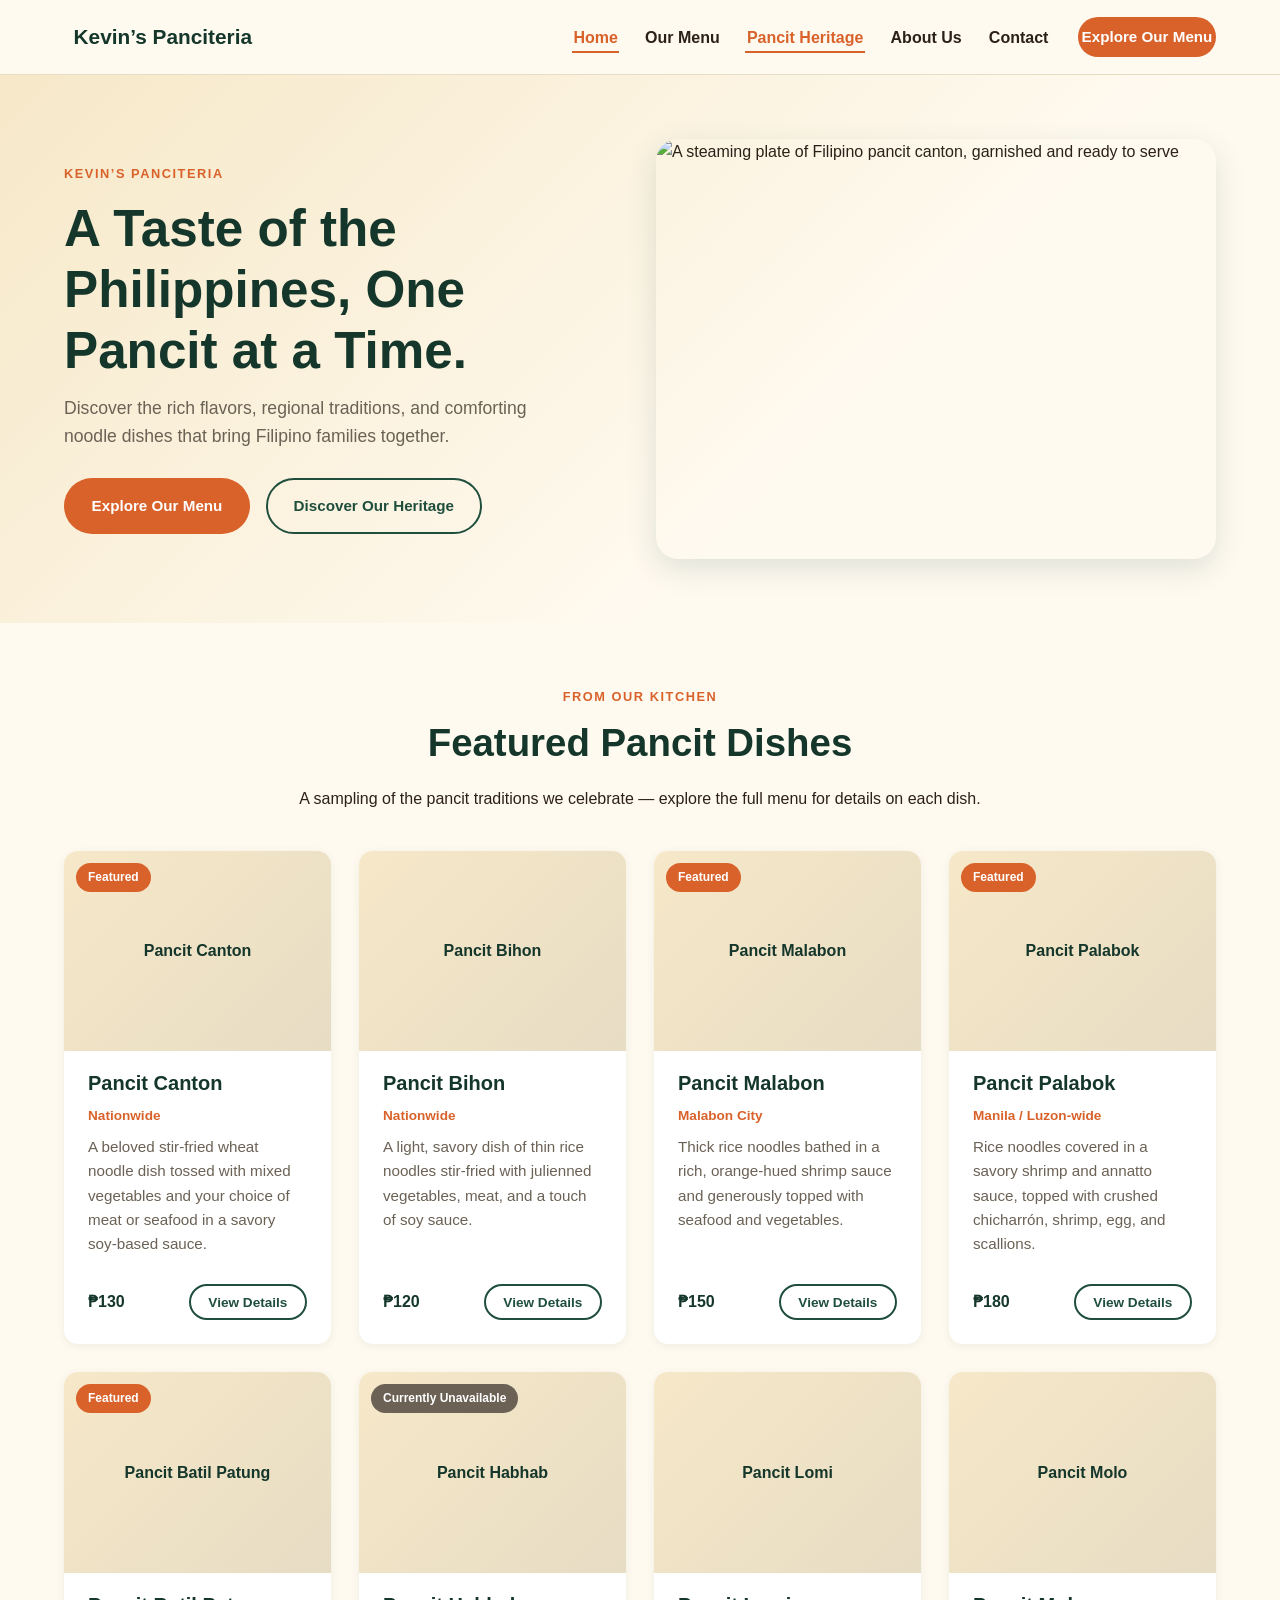
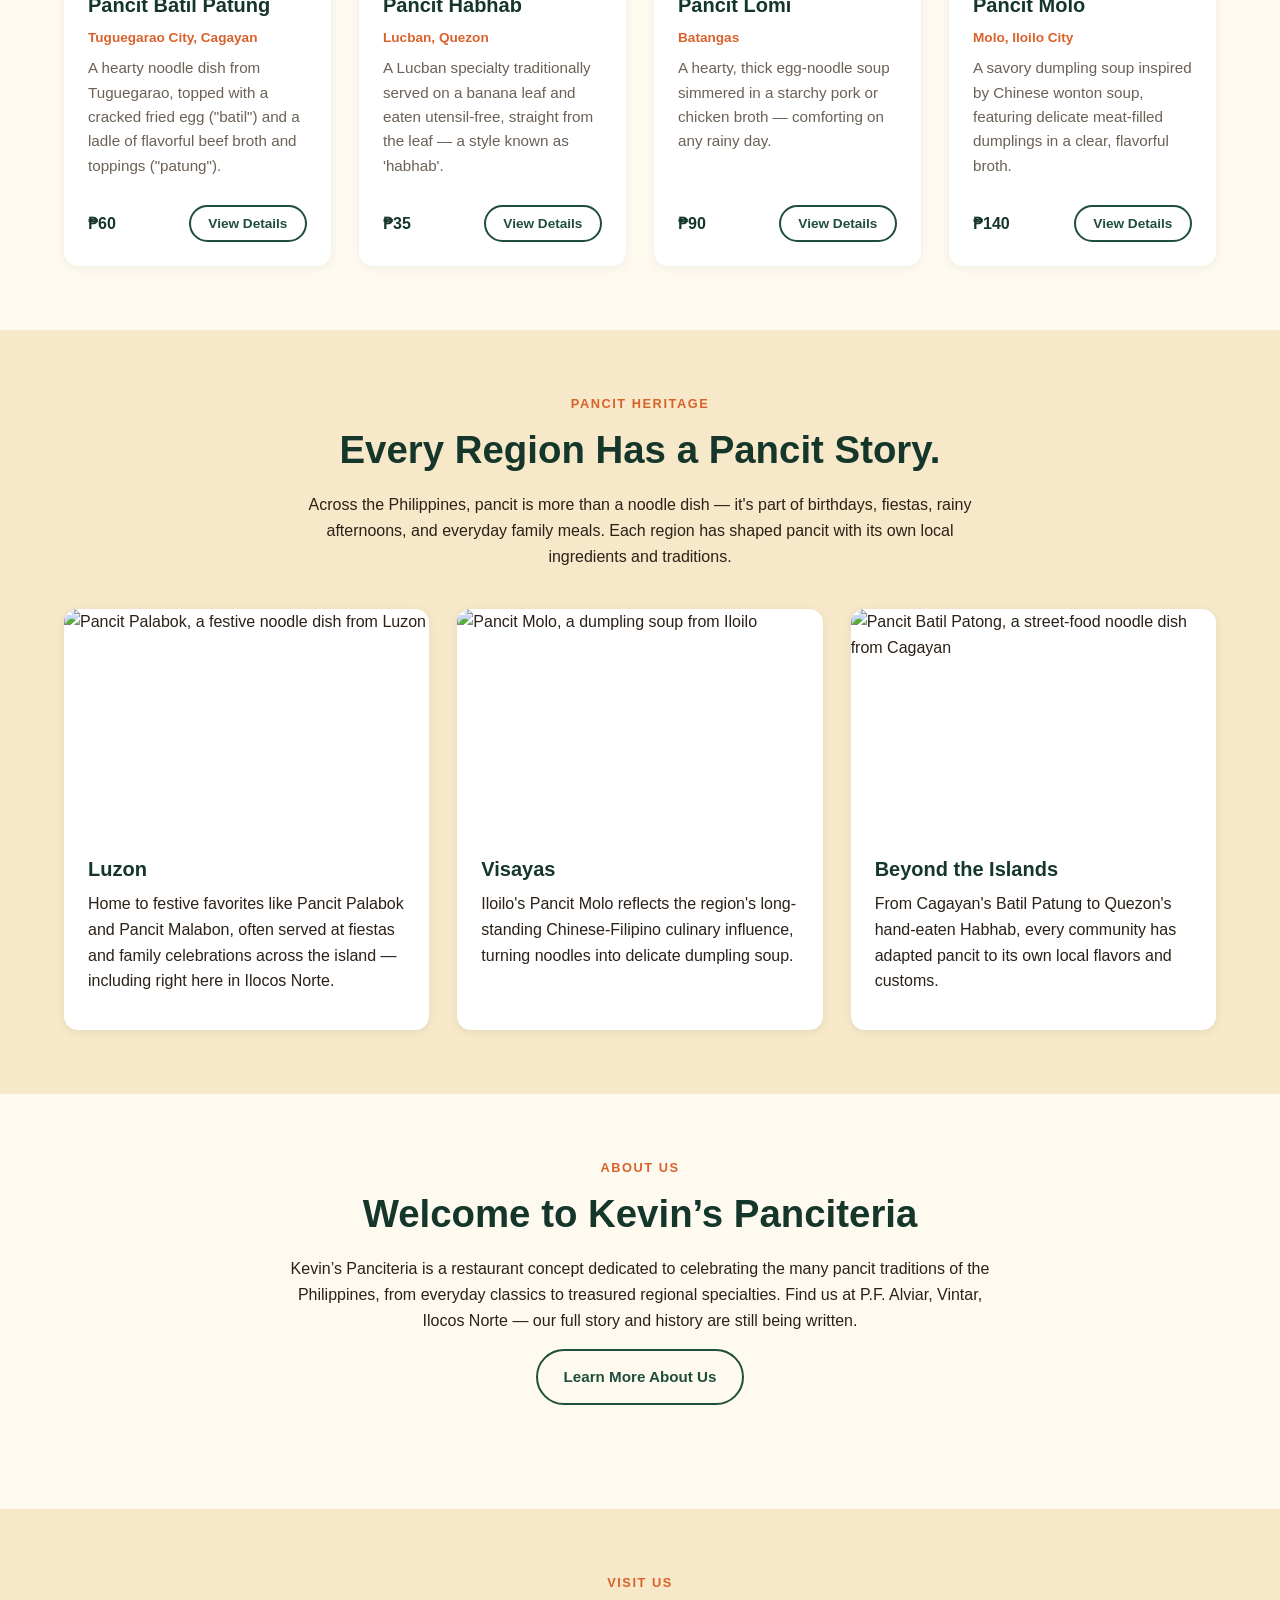
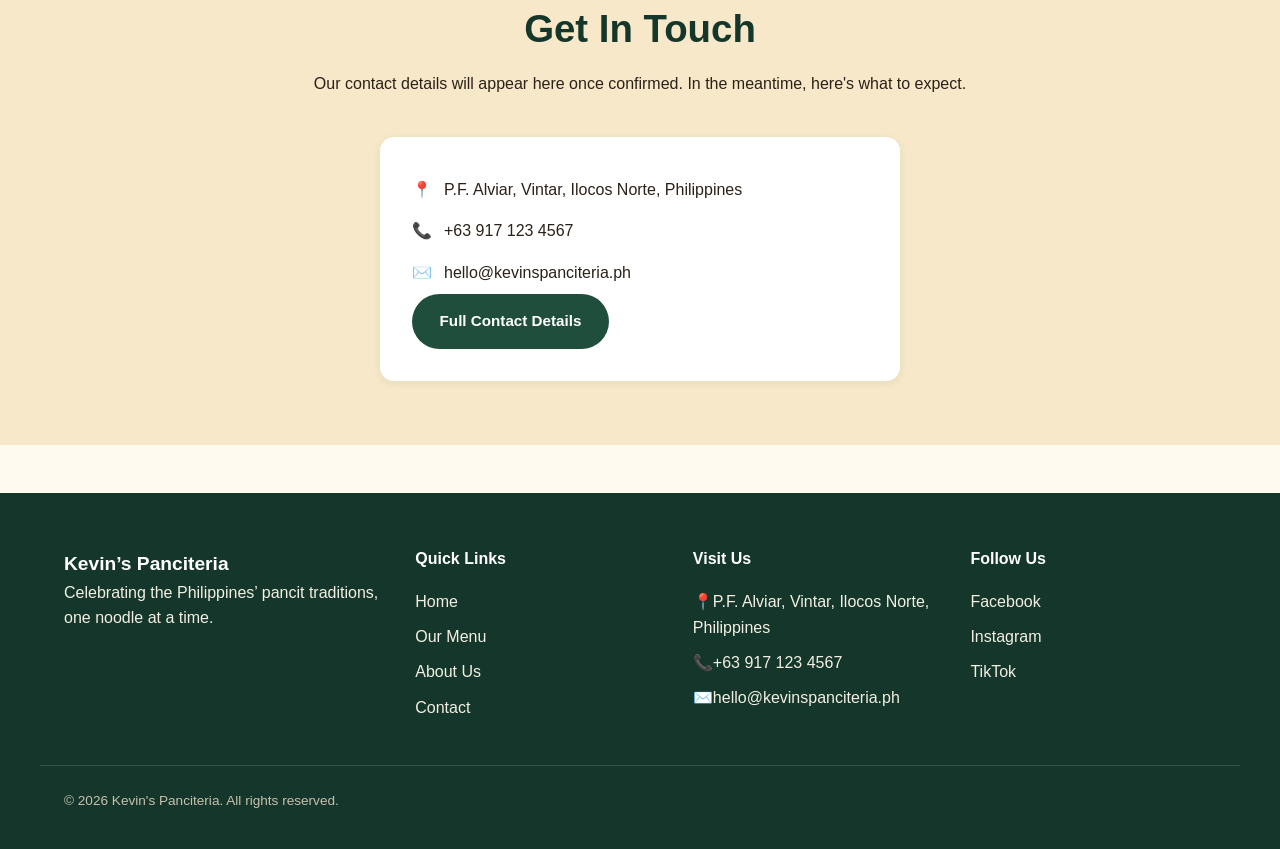
==== commit e61baf30: "Remove placeholder branding disclaimer from footer" ====
--- a/index.html
+++ b/index.html
@@ -164,7 +164,6 @@
     </div>
     <div class="container footer-bottom">
       <p>&copy; <span id="currentYear"></span> Kevin's Panciteria. All rights reserved.</p>
-      <p class="footer-disclaimer">Temporary branding &amp; placeholder content — official details coming soon.</p>
     </div>
   </footer>
 
